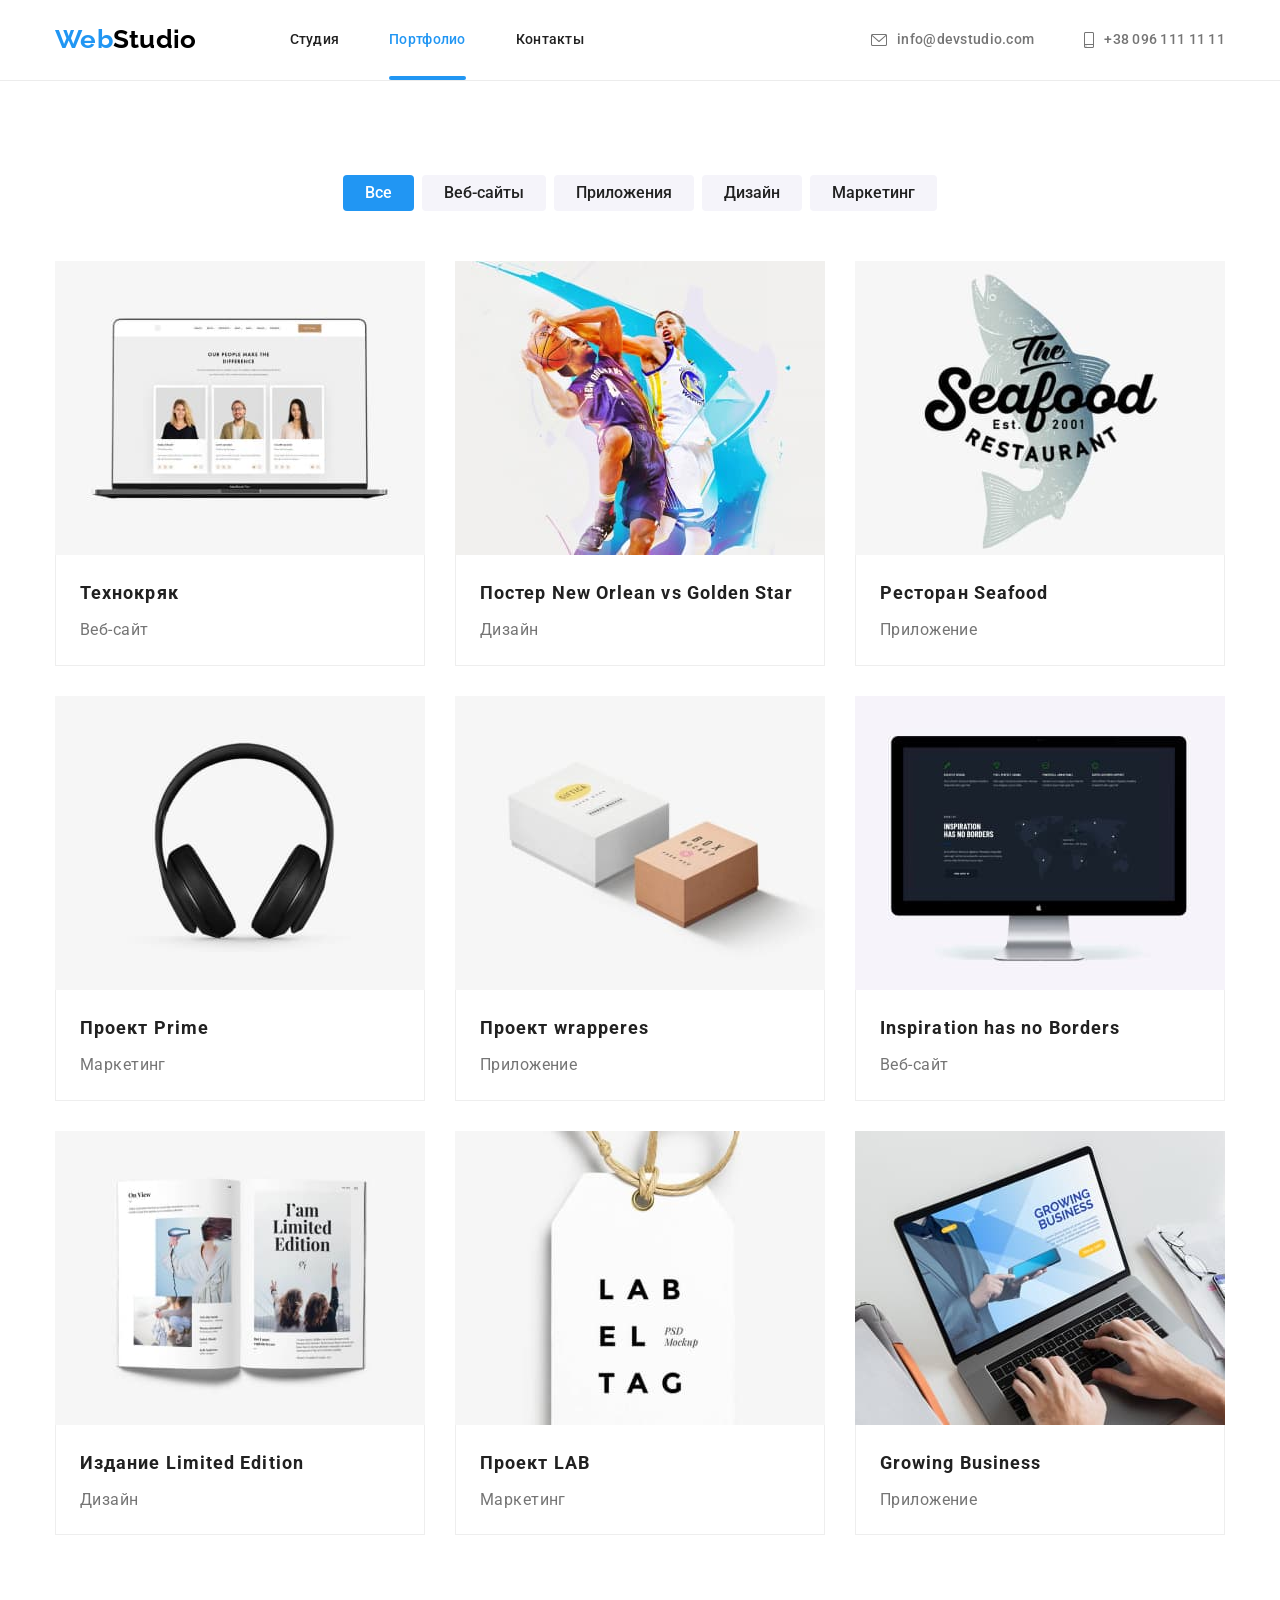
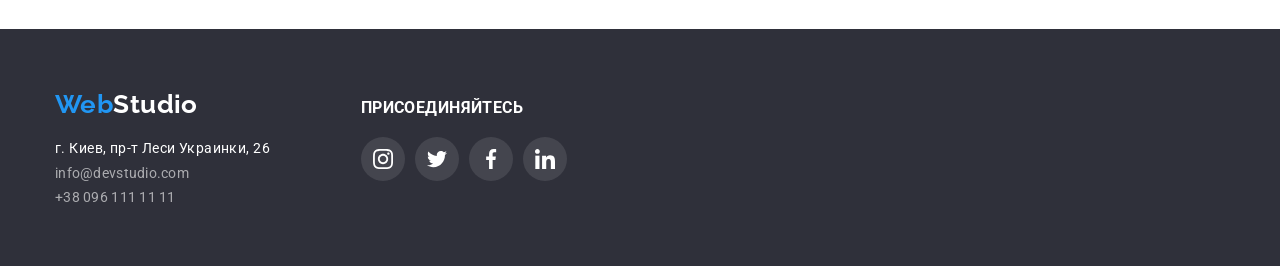
==== portfolio.html @ 40a7b8ed "Добавляет Д/З 6" ====
<!DOCTYPE html>
<html lang="ru">
  <head>
    <meta charset="UTF-8" />
    <meta http-equiv="X-UA-Compatible" content="IE=edge" />
    <meta name="viewport" content="width=device-width, initial-scale=1.0" />
    <link rel="preconnect" href="https://fonts.googleapis.com" />
    <link rel="preconnect" href="https://fonts.gstatic.com" crossorigin />
    <link
      href="https://fonts.googleapis.com/css2?family=Raleway:wght@700&family=Roboto:wght@400;500;700;900&display=swap"
      rel="stylesheet"
    />
    <link rel="stylesheet" href="https://cdnjs.cloudflare.com/ajax/libs/modern-normalize/1.1.0/modern-normalize.min.css" integrity="sha512-wpPYUAdjBVSE4KJnH1VR1HeZfpl1ub8YT/NKx4PuQ5NmX2tKuGu6U/JRp5y+Y8XG2tV+wKQpNHVUX03MfMFn9Q==" crossorigin="anonymous" referrerpolicy="no-referrer" />
    <link rel="stylesheet" href="./css/style.css">
    <title>Go IT. Д\З №4</title>
  </head>
  <body>
    <!-- header -->
    <header class="header">
      <div class="container">
        <nav class="header__nav nav">
          <a href="#" class="logo  link"><span>Web</span>Studio</a>
          <ul class="nav__links list">
            <li><a href="./index.html" class="nav__link link">Студия</a></li>
            <li><a href="#" class="nav__link nav__link-active link">Портфолио</a></li>
            <li><a href="#footer" class="nav__link link">Контакты</a></li>
          </ul>
        </nav>
        <ul class="header__contacts contacts list">
          <li>
            <a href="mailto:info@devstudio.com" class="contacts__item link">
              <svg width="16" height="12">
                <use href="./img/sprites2.svg#icon-envelope"></use>
              </svg>
              <span>info@devstudio.com</span>
            </a>
          </li>
          <li>
            <a href="tel:+380961111111" class="contacts__item link">              
              <svg width="10" height="16">
                <use href="./img/sprites2.svg#icon-smartphone"></use>
              </svg>
              <span>+38 096 111 11 11</span>
            </a>
          </li>
        </ul>
      </div>
    </header>
    <!-- /header -->

    <!-- main -->
    <main class="content">
        <section class="section-portfolio">
          <div class="container">
            <h1 class="tittle">Портфолио</h1>
            <ul class="filter-list list">
              <li class="filter-list__item">
                <button type="button" class="filter-list__btn btn btn-active">Все</button>
              </li>
              <li class="filter-list__item">
                <button type="button" class="filter-list__btn btn">Веб-сайты</button>
              </li>
              <li class="filter-list__item">
                <button type="button" class="filter-list__btn btn">Приложения</button>
              </li>
              <li class="filter-list__item">
                <button type="button" class="filter-list__btn btn">Дизайн</button>
              </li>
              <li class="filter-list__item">
                <button type="button" class="filter-list__btn btn">Маркетинг</button>
              </li>
            </ul>

            <ul class="content-list list">
              <li class="item">
                <a href="#" class="item__link link">
                  <div class="wrapper">
                    <img src="./img/portfolio/img.jpg" alt="Отктырый ноутбук" class="item__img" width="370">
                    <p>Технокряк это современная площадка распространения коронавируса. Компании используют эту платформу для цифрового шпионажа и атак на защищённые сервера конкурентов.</p>
                  </div>
                  <div class="item__wrapper">
                    <h2 class="item__tittle">Технокряк</h2>
                    <p class="item__text">Веб-сайт</p>
                  </div>
                </a>
              </li>
              <li class="item">
                <a href="#" class="item__link link">
                  <div class="wrapper">
                    <img src="./img/portfolio/img(1).jpg" alt="Постер с баскетколистами" class="item__img" width="370">
                    <p>Технокряк это современная площадка распространения коронавируса. Компании используют эту платформу для цифрового шпионажа и атак на защищённые сервера конкурентов.</p>
                  </div>
                  <div class="item__wrapper">
                    <h2 class="item__tittle">Постер New Orlean vs Golden Star</h2>
                    <p class="item__text">Дизайн</p>
                  </div>
                </a>
              </li>
              <li class="item">
                <a href="#" class="item__link link">
                  <div class="wrapper">
                    <img src="./img/portfolio/img(2).jpg" alt="Эмблема ресторана" class="item__img" width="370">
                    <p>Технокряк это современная площадка распространения коронавируса. Компании используют эту платформу для цифрового шпионажа и атак на защищённые сервера конкурентов.</p>
                  </div>
                  <div class="item__wrapper">
                    <h2 class="item__tittle">Ресторан Seafood</h2>
                    <p class="item__text">Приложение</p>
                  </div>
                </a>
              </li>
              <li class="item">
                <a href="#" class="item__link link">
                  <div class="wrapper">
                    <img src="./img/portfolio/img(3).jpg" alt="Наушники" class="item__img" width="370">
                    <p>Технокряк это современная площадка распространения коронавируса. Компании используют эту платформу для цифрового шпионажа и атак на защищённые сервера конкурентов.</p>
                  </div>
                  <div class="item__wrapper">
                    <h2 class="item__tittle">Проект Prime</h2>
                    <p class="item__text">Маркетинг</p>
                  </div>
                </a>
              </li>
              <li class="item">
                <a href="#" class="item__link link">
                  <div class="wrapper">
                    <img src="./img/portfolio/img(4).jpg" alt="Две коробочки" class="item__img" width="370">
                    <p>Технокряк это современная площадка распространения коронавируса. Компании используют эту платформу для цифрового шпионажа и атак на защищённые сервера конкурентов.</p>
                  </div>
                  <div class="item__wrapper">
                    <h2 class="item__tittle">Проект wrapperes</h2>
                    <p class="item__text">Приложение</p>
                  </div>
                </a>
              </li>
              <li class="item">
                <a href="#" class="item__link link">
                  <div class="wrapper">
                    <img src="./img/portfolio/img(5).jpg" alt="Монитор Компьютера" class="item__img" width="370">
                    <p>Технокряк это современная площадка распространения коронавируса. Компании используют эту платформу для цифрового шпионажа и атак на защищённые сервера конкурентов.</p>
                  </div>
                  <div class="item__wrapper">
                    <h2 class="item__tittle">Inspiration has no Borders</h2>
                    <p class="item__text">Веб-сайт</p>
                  </div>
                </a>
              </li>
              <li class="item">
                <a href="#" class="item__link link">
                  <div class="wrapper">
                    <img src="./img/portfolio/img(6).jpg" alt="Журнал" class="item__img" width="370">
                    <p>Технокряк это современная площадка распространения коронавируса. Компании используют эту платформу для цифрового шпионажа и атак на защищённые сервера конкурентов.</p>
                  </div>
                  <div class="item__wrapper">
                    <h2 class="item__tittle">Издание Limited Edition</h2>
                    <p class="item__text">Дизайн</p>
                  </div>
                </a>
              </li>
              <li class="item">
                <a href="#" class="item__link link">
                  <div class="wrapper">
                    <img src="./img/portfolio/img(7).jpg" alt="Бирка проетка" class="item__img" width="370">
                    <p>Технокряк это современная площадка распространения коронавируса. Компании используют эту платформу для цифрового шпионажа и атак на защищённые сервера конкурентов.</p>
                  </div>
                  <div class="item__wrapper">
                    <h2 class="item__tittle">Проект LAB</h2>
                    <p class="item__text">Маркетинг</p>
                  </div>
                </a>
              </li>
              <li class="item">
                <a href="#" class="item__link link">
                  <div class="wrapper">
                    <img src="./img/portfolio/img(8).jpg" alt="Ноутбук на столе" class="item__img" width="370">
                    <p>Технокряк это современная площадка распространения коронавируса. Компании используют эту платформу для цифрового шпионажа и атак на защищённые сервера конкурентов.</p>
                  </div>
                  <div class="item__wrapper">
                    <h2 class="item__tittle">Growing Business</h2>
                    <p class="item__text">Приложение</p>
                  </div>
                </a>
              </li>
            </ul>
          </div>
        </section>
    </main>
    <!-- /main -->

    <!-- footer -->
    <footer class="footer" id="footer">
      <div class="container">
        <div class="footer__address">
          <a href="#" class="logo  link"><span>Web</span>Studio</a>
          <address class="address">
            <a href="#" class="address__location  link">г. Киев, пр-т Леси Украинки, 26</a>
            <ul class="contacts list">
              <li>
                <a class="contacts__item  link" href="mailto:info@devstudio.com">info@devstudio.com</a>
              </li>
              <li>
                <a class="contacts__item  link" href="tel:+380961111111">+38 096 111 11 11</a>
              </li>
            </ul>
          </address>
        </div>
        <div class="footer__social social">
          <p>Присоединяйтесь</p>
          <ul class="social-list list">
            <li class="social-list__item">
              <a href="#" class="social-link link">
                <svg width="20" height="20">
                  <use href="./img/sprites2.svg#icon-instagram"></use>
                </svg>
              </a>
            </li>
            <li class="social-list__item">
              <a href="#" class="social-link link">
                <svg width="20" height="20">
                  <use href="./img/sprites2.svg#icon-twitter"></use>
                </svg>
              </a>
            </li>
            <li class="social-list__item">
              <a href="#" class="social-link link">
                <svg width="20" height="20">
                  <use href="./img/sprites2.svg#icon-facebook"></use>
                </svg>
              </a>
            </li>
            <li class="social-list__item">
              <a href="#" class="social-link link">
                <svg width="20" height="20">
                  <use href="./img/sprites2.svg#icon-linkedin"></use>
                </svg>
              </a>
            </li>
          </ul>
        </div>
      </div>
    </footer>
    <!-- /footer -->
  </body>
</html>
---- css/style.css ----
:root {
  --primaryColor: #212121;
  --secondaryColor: #757575;
  --activeColor: #2196f3;
  --sectionBg: #2f303a;
  --btnBg: #f5f4fa;
  --colorText: #ffffff;
}
body {
  margin: 0;

  color: var(--primaryColor);

  font-family: Roboto, sans-serif;
  font-weight: 400;
  font-size: 14px;
  letter-spacing: 0.03em;
}
h1,
h2,
h3,
h4,
h5,
h6,
p {
  padding: 0;
  margin: 0;
}
img {
  max-width: 100%;
  height: auto;
  display: block;
}
.list {
  list-style: none;
  padding: 0;
  margin: 0;
}
.container {
  width: 1200px;
  margin: 0 auto;
  padding: 0 15px;
}
.link {
  text-decoration: none;
  color: var(--primaryColor);
}
.btn {
  color: var(--colorText);
  background-color: var(--btnBg);

  font-size: 16px;

  border-radius: 4px;
  border: none;

  padding: 0;

  cursor: pointer;
}
.btn-active {
  color: var(--colorText);
  background-color: var(--activeColor);
}
.title__section {
  font-size: 36px;
  font-weight: 700;
  line-height: 1.6;
  text-align: center;
}

/* Шапка сайта */
.header,
.contacts__item {
  font-weight: 500;
  line-height: 1.14;
  letter-spacing: 0.02em;
}
.header .container {
  display: flex;
}

/* Навигация */
.logo {
  color: #000000;

  font-family: Raleway;
  font-weight: 700;
  font-size: 26px;
  line-height: 1.2;

  margin-right: 93px;
  padding: 24px 0px;
}
.logo span {
  color: var(--activeColor);
}
.nav {
  display: flex;
  align-items: center;
}
.nav__links {
  display: flex;
}
.nav__links li:not(:last-child) {
  margin-right: 50px;
}
.nav__link {
  position: relative;

  font-weight: 500;
  line-height: 1.14;
  letter-spacing: 0.02em;
  padding: 32px 0px;
  display: block;
  transition: color 0.25s cubic-bezier(0.4, 0, 0.2, 1);
}
.nav__link-active::after {
  content: "";

  position: absolute;
  bottom: 0;
  left: 0;

  width: 100%;
  height: 4px;
  background: #2196f3;
  border-radius: 2px;
}
.nav__link:hover,
.nav__link:focus,
.nav__link-active,
.address__location:hover,
.contacts .contacts__item:hover,
.contacts .contacts__item:focus,
.address__location:focus {
  color: var(--activeColor);
}

/* Контакты */
.contacts {
  display: flex;
  margin-left: auto;
}
.contacts__item {
  color: var(--secondaryColor);
  display: flex;
  align-items: center;
  padding: 32px 0;
  transition: color 0.25s cubic-bezier(0.4, 0, 0.2, 1);
}
.contacts__item svg {
  margin-right: 10px;
}
.contacts li:last-child {
  margin-left: 50px;
}
.header__contacts .contacts__item svg {
  fill: var(--secondaryColor);
  transition: fill 0.25s cubic-bezier(0.4, 0, 0.2, 1);
}
.header__contacts .contacts__item:hover svg,
.header__contacts .contacts__item:focus svg {
  fill: var(--activeColor);
}

/* --- Студия --- */




/* --- first-screen */

.first-screen {
  background-color: var(--sectionBg);
  background-image: linear-gradient(
      rgba(47, 48, 58, 0.4),
      rgba(47, 48, 58, 0.4)
    ),
    url(../img/bg.jpg);
  text-align: center;
  height: 600px;
  max-width: 1600px;
  margin: 0 auto;
}
.first-screen .container {
  display: flex;
  justify-content: center;
  align-items: center;
  height: 100%;
}
.wrapper {
  width: 696px;
}
.first-screen__title {
  color: var(--colorText);
  font-size: 44px;
  font-weight: 900;
  line-height: 1.36;
  letter-spacing: 0.06em;
  text-transform: uppercase;

  margin-bottom: 30px;
}
.first-screen__btn {
  line-height: 1.87;
  font-weight: 700;
  padding: 10px 32px;
  box-shadow: 0px 4px 4px rgba(0, 0, 0, 0.15);
  border-radius: 4px;
  transition: color 0.25s cubic-bezier(0.4, 0, 0.2, 1),
    background-color 0.25s cubic-bezier(0.4, 0, 0.2, 1);
}
.first-screen__btn:hover {
  color: var(--activeColor);
  background-color: var(--btnBg);
}




/* --- advantages */

.advantages {
  padding-top: 94px;
  padding-bottom: 47px;
}
.advantages__title {
  font-size: 0px;
}
.advantages__items {
  display: flex;
}
.advantages__item {
  width: 270px;
}
.advantages__icon {
  display: flex;
  justify-content: center;
  align-items: center;
  margin-bottom: 30px;
  height: 120px;
  background-color: var(--btnBg);
  border-radius: 4px;
}

.advantages__item:not(:last-child) {
  margin-right: 30px;
}
.advantages__subtitle {
  color: var(--primaryColor);
  font-weight: 700;
  line-height: 1.14;
  text-transform: uppercase;
  margin-bottom: 10px;
}
.advantages__text {
  color: var(--secondaryColor);
  line-height: 1.7;
}




/* --- work */

.work {
  padding-top: 47px;
  padding-bottom: 94px;
}
.work__title {
  margin-bottom: 50px;
}
.work__list {
  display: flex;
  margin: -15px;
}
.work__item {
  margin: 15px;
}
.work__item .box {
  position: relative;
  width: 100%;
  height: 100%;
}
.work__item .box p {
  position: absolute;
  bottom: 0;

  display: flex;
  justify-content: center;
  align-items: center;

  font-weight: 700;
  font-size: 14px;
  line-height: 1.14;
  text-transform: uppercase;
  color: var(--colorText);

  width: 370px;
  height: 70px;
  background: rgba(47, 48, 58, 0.8);
}




/* --- team */

.team {
  background-color: var(--btnBg);
  padding: 94px 0px;
}
.team__title {
  margin-bottom: 50px;
}
.team__list {
  display: flex;
  margin: -15px;
}
.team__item {
  text-align: center;
  margin: 15px;
  box-shadow: 0px 1px 3px rgba(0, 0, 0, 0.12), 0px 1px 1px rgba(0, 0, 0, 0.14),
    0px 2px 1px rgba(0, 0, 0, 0.2);
  border-radius: 0px 0px 4px 4px;
}
.team__item .box {
  padding: 30px 32px;
  background-color: var(--colorText);
}
.team__subtitle {
  font-size: 16px;
  line-height: 1.19;
  font-weight: 500;
  margin-bottom: 10px;
}
.team__text {
  color: var(--secondaryColor);
  font-size: 16px;
  line-height: 1.2;
  margin-bottom: 16px;
}
.social-list {
  display: flex;
  justify-content: center;
  align-items: center;
}
.social-list__item a {
  width: 44px;
  height: 44px;
  border-radius: 50%;
  display: flex;
  justify-content: center;
  align-items: center;
  transition: color 0.25s cubic-bezier(0.4, 0, 0.2, 1),
    background-color 0.25s cubic-bezier(0.4, 0, 0.2, 1);
}
.social-list__item a:hover,
.social-list__item a:focus,
.footer .social-list__item a:hover,
.footer .social-list__item a:focus {
  background-color: var(--activeColor);
}
.social-list__item svg {
  fill: #afb1b8;
  transition: fill 0.25s cubic-bezier(0.4, 0, 0.2, 1);
}
.social-list .social-list__item a:hover svg,
.social-link:focus svg {
  fill: var(--colorText);
}
.clients-list {
  display: flex;
}



/* --- clients */

.clients {
  padding: 94px 0px;
}
.clients__title {
  margin-bottom: 50px;
}
.clients-list__item {
  width: 170px;
  height: 92px;
  border: 1px solid #afb1b8;
  border-radius: 4px;
}
.clients-list__item a {
  width: 100%;
  height: 100%;
  display: flex;
  justify-content: center;
  align-items: center;

  transition: border 0.25s cubic-bezier(0.4, 0, 0.2, 1);
}
.clients-list__item:hover,
.clients-list__link:focus {
  border: 1px solid var(--activeColor);
}
.clients-list__item svg {
  fill: #afb1b8;

  transition: fill 0.25s cubic-bezier(0.4, 0, 0.2, 1);

}
.clients-list .clients-list__item:hover svg,
.clients-list__link:focus svg {
  fill: var(--activeColor);

  transition: fill 0.25s cubic-bezier(0.4, 0, 0.2, 1);
}
.clients-list__item:not(:last-child) {
  margin-right: 30px;
}




/* --- Portfollio --- */

.section-portfolio {
  border-top: 1px solid #ececec;
  padding: 94px 0px;
}
.section-portfolio .tittle {
  font-size: 0;
}
.filter-list {
  display: flex;
  justify-content: center;

  margin-bottom: 50px;
}
.filter-list__item:not(:last-child) {
  margin-right: 8px;
}
.filter-list__btn {
  display: inline-block;
  color: var(--primaryColor);
  font-family: inherit;
  font-size: 16px;
  font-weight: 500;
  line-height: 1.5;
  text-align: center;

  padding: 6px 22px;

  transition: color 0.25s cubic-bezier(0.4, 0, 0.2, 1),
    background-color 0.25s cubic-bezier(0.4, 0, 0.2, 1),
    box-shadow 0.25s cubic-bezier(0.4, 0, 0.2, 1);
}
.filter-list__btn:hover,
.filter-list__btn:focus {
  background-color: var(--activeColor);
  color: var(--colorText);
  box-shadow: 0px 3px 1px rgba(0, 0, 0, 0.1), 0px 1px 2px rgba(0, 0, 0, 0.08),
    0px 2px 2px rgba(0, 0, 0, 0.12);
}
.filter-list__btn.btn-active {
  color: var(--colorText);
}
.content-list {
  display: flex;
  flex-wrap: wrap;
  margin: -15px;
}
.item {
  margin: 15px;
  transition: box-shadow 0.25s cubic-bezier(0.4, 0, 0.2, 1);
}
.item:hover {
  box-shadow: 0px 1px 1px rgba(0, 0, 0, 0.12), 0px 4px 4px rgba(0, 0, 0, 0.06),
    1px 4px 6px rgba(0, 0, 0, 0.16);
}
.item:hover .wrapper::before,
.item__link:focus .wrapper::before,
.item:hover .wrapper > p,
.item__link:focus .wrapper > p {
  opacity: 1;
  transform: translateY(0%);
  overflow: auto;
}
.item__link {
  display: inline-block;
  position: relative;
}
.item__link:focus {
  box-shadow: 0px 1px 1px rgba(0, 0, 0, 0.12), 0px 4px 4px rgba(0, 0, 0, 0.06),
    1px 4px 6px rgba(0, 0, 0, 0.16);
}
.item__link .wrapper {
  position: relative;
  width: 100%;
  height: 100%;
  overflow: hidden;
}
.item__link .wrapper::before {
  content: "";
  position: absolute;
  top: 0;
  right: 0;
  bottom: 100%;

  width: 100%;
  height: 100%;
  background-color: rgba(33, 150, 243, 0.9);
  opacity: 0;

  transform: translateY(100%);
  /* transition-property: opasity, transform; */
  transition: 0.25s linear;
}
.wrapper > p {
  position: absolute;
  top: 0;
  right: 0;

  width: 100%;
  height: 100%;
  padding: 60px 24px;
  font-size: 18px;
  line-height: 1.6;
  color: var(--colorText);

  opacity: 0;
  transform: translateY(100%);
  transition-property: opasity, transform;
  transition: 0.25s linear;
}

.item__wrapper {
  padding: 20px 24px;
  border-left: 1px solid #eeeeee;
  border-right: 1px solid #eeeeee;
  border-bottom: 1px solid #eeeeee;
}
.item__tittle {
  font-size: 18px;
  line-height: 2;
  letter-spacing: 0.06em;
  margin-bottom: 4px;
}
.item__text {
  color: var(--secondaryColor);

  font-size: 16px;
  line-height: 1.86;
}



/* --- Footer */

.footer {
  background-color: var(--sectionBg);
  padding: 60px 0px;
}
.footer .container {
  display: flex;
  align-items: baseline;
}
.footer .logo {
  color: var(--colorText);
  display: block;
  margin-bottom: 20px;
  padding: 0;
}
.footer__address {
  margin-right: 70px;
}
.address {
  font-style: normal;
}
.address__location {
  color: var(--colorText);
  margin-bottom: 9px;
  display: block;
}
.address .contacts {
  display: inline;
}
.address .contacts li:first-child {
  margin-bottom: 9px;
}
.address .contacts li:last-child {
  margin-left: 0px;
}
.address .contacts__item {
  color: rgba(255, 255, 255, 0.6);
  font-weight: 400;
  padding: 0;
}
.footer__social p,
.footer__form p{
  font-weight: 700;
  font-size: 16px;
  line-height: 1.14;
  color: var(--colorText);
  text-transform: uppercase;
  margin-bottom: 20px;
}
.footer .social-list__item svg {
  fill: var(--colorText);
}
.footer .social-list__item a {
  background-color: rgba(255, 255, 255, 0.1);
}
.footer .social-list__item:not(:last-child) {
  margin-right: 10px;
}


/* --- form */
.form {
  position: relative;
  
}
.form__item {
  width: 358px;
  height: 50px;
  background-color: transparent;
  border: 1px solid rgba(255, 255, 255, 0.3);
  filter: drop-shadow(0px 4px 4px rgba(0, 0, 0, 0.15));
  border-radius: 4px;
}
.form label {
  position: absolute;
  top: 50%;
  left: 16px;
  transform: translateY(-50%);

  font-size: 16px;
  line-height: 1.25;
  color: rgba(255,255,255, 0.6);
}
.form__btn {
  display: inline-flex;
  height: 50px;
  background-color: var(--activeColor);
}



/* --- modal window */

.bakdrop {
  position: fixed;
  width: 100%;
  height: 100%;
  left: 0px;
  top: 0px;

  background: rgba(0, 0, 0, 0.2);
  transition: opacity 0.35s cubic-bezier(0.4, 0, 0.2, 1),
    visibility 0.35s cubic-bezier(0.4, 0, 0.2, 1);
}
.modal {
  position: absolute;
  top: 50%;
  left: 50%;

  width: 528px;
  height: 581px;
  background-color: var(--colorText);
  box-shadow: 0px 1px 3px rgba(0, 0, 0, 0.12), 0px 1px 1px rgba(0, 0, 0, 0.14),
    0px 2px 1px rgba(0, 0, 0, 0.2);
  border-radius: 4px;

  transform: translate(-50%, -50%);
  transition: opacity 0.35s cubic-bezier(0.4, 0, 0.2, 1),
    visibility 0.35s cubic-bezier(0.4, 0, 0.2, 1);
}
.is-hidden {
  opacity: 0;
  visibility: hidden;
  pointer-events: none;
  transition: opacity 0.35s cubic-bezier(0.4, 0, 0.2, 1),
    visibility 0.35s cubic-bezier(0.4, 0, 0.2, 1);
}
.close {
  position: absolute;
  top: 8px;
  right: 8px;

  background-color: var(--colorText);
  border: 1px solid rgba(0, 0, 0, 0.1);
  width: 30px;
  height: 30px;
  border-radius: 50%;

  cursor: pointer;
}
.close::after,
.close::before {
  content: "";
  position: absolute;
  top: 14px;
  left: 9px;

  height: 1px;
  width: 10px;
  background: #000;
}
.close::after {
  transform: rotate(-45deg);
}
.close::before {
  transform: rotate(45deg);
}
.no-scroll {
  overflow: hidden;
}
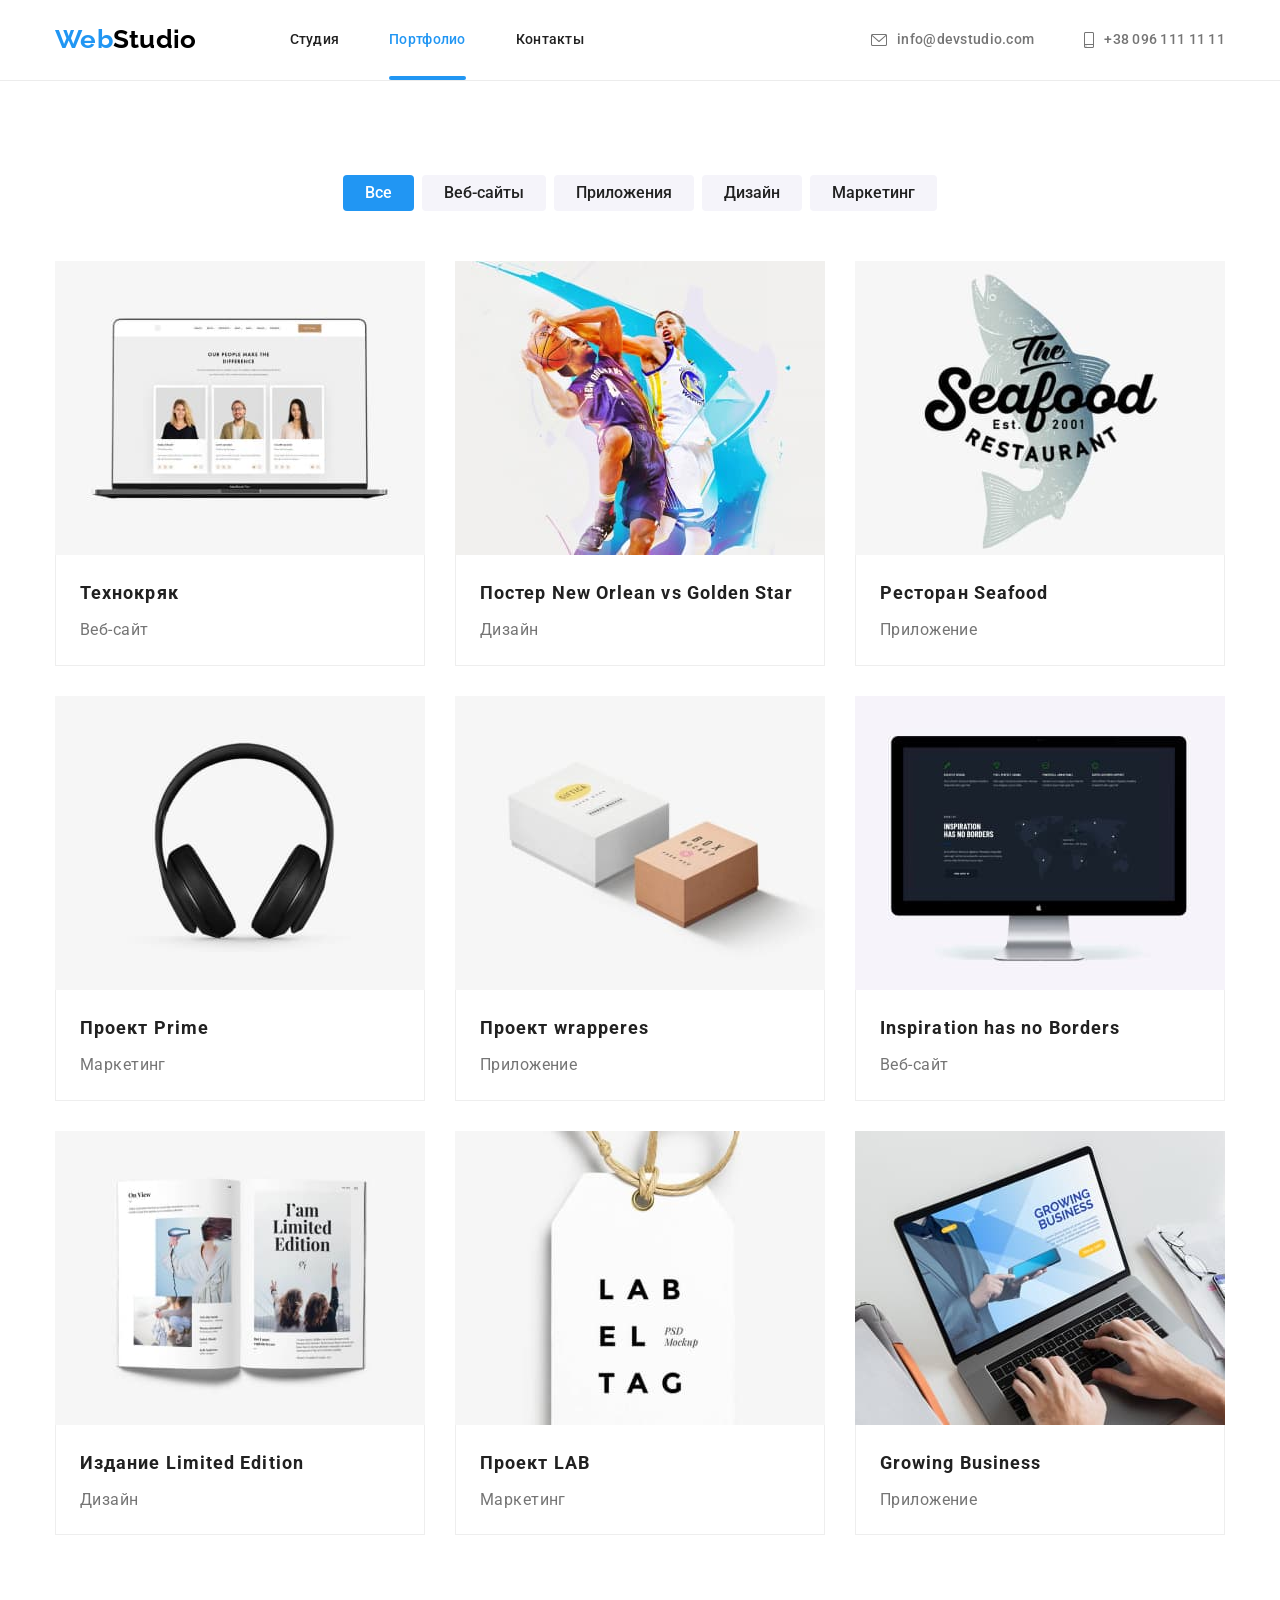
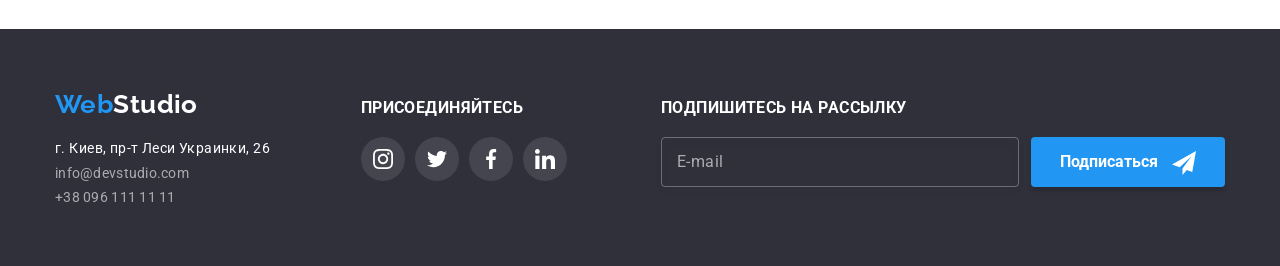
==== commit 1b58bea0: "Исправляет ошибки ментора" ====
--- a/portfolio.html
+++ b/portfolio.html
@@ -55,7 +55,7 @@
             <h1 class="tittle">Портфолио</h1>
             <ul class="filter-list list">
               <li class="filter-list__item">
-                <button type="button" class="filter-list__btn btn btn-active">Все</button>
+                <button type="button" class="filter-list__btn btn btn--active">Все</button>
               </li>
               <li class="filter-list__item">
                 <button type="button" class="filter-list__btn btn">Веб-сайты</button>
@@ -236,6 +236,25 @@
             </li>
           </ul>
         </div>
+
+        <!-- form -->
+        <div class="footer__form">
+          <p>Подпишитесь на рассылку</p>
+          <form action="#" class="form-footer">
+            <div class="form-footer__field">
+              <input type="email" name="subscribe" placeholder="E-mail" id="subscribe" class="form-footer__input">
+              <label for="subscribe">E-mail</label>
+            </div>
+            <div class="form__fild">
+              <button type="submit" class="form-footer__btn btn">
+                <span>Подписаться</span>
+                <svg width="24" height="24" class="send">
+                  <use href="./img/sprites2.svg#icon-send"></use>
+                </svg>
+              </button>
+            </div>
+          </form>
+        </div>
       </div>
     </footer>
     <!-- /footer -->
--- a/css/style.css
+++ b/css/style.css
@@ -47,20 +47,24 @@
 }
 .btn {
   color: var(--colorText);
-  background-color: var(--btnBg);
-
+  background-color: var(--activeColor);
   font-size: 16px;
+  line-height: 1.9;
+  font-weight: 700;
 
   border-radius: 4px;
   border: none;
-
   padding: 0;
-
   cursor: pointer;
-}
-.btn-active {
-  color: var(--colorText);
-  background-color: var(--activeColor);
+
+  box-shadow: 0px 4px 4px rgba(0, 0, 0, 0.15);
+  transition: color 0.25s cubic-bezier(0.4, 0, 0.2, 1),
+    background-color 0.25s cubic-bezier(0.4, 0, 0.2, 1),
+    box-shadow 0.25s cubic-bezier(0.4, 0, 0.2, 1);
+}
+.btn--active {
+  color: var(--colorText) !important;
+  background-color: var(--activeColor) !important;
 }
 .title__section {
   font-size: 36px;
@@ -165,9 +169,6 @@
 }
 
 /* --- Студия --- */
-
-
-
 
 /* --- first-screen */
 
@@ -203,21 +204,12 @@
   margin-bottom: 30px;
 }
 .first-screen__btn {
-  line-height: 1.87;
-  font-weight: 700;
   padding: 10px 32px;
-  box-shadow: 0px 4px 4px rgba(0, 0, 0, 0.15);
-  border-radius: 4px;
-  transition: color 0.25s cubic-bezier(0.4, 0, 0.2, 1),
-    background-color 0.25s cubic-bezier(0.4, 0, 0.2, 1);
 }
 .first-screen__btn:hover {
   color: var(--activeColor);
   background-color: var(--btnBg);
 }
-
-
-
 
 /* --- advantages */
 
@@ -259,9 +251,6 @@
   line-height: 1.7;
 }
 
-
-
-
 /* --- work */
 
 .work {
@@ -301,9 +290,6 @@
   height: 70px;
   background: rgba(47, 48, 58, 0.8);
 }
-
-
-
 
 /* --- team */
 
@@ -374,8 +360,6 @@
   display: flex;
 }
 
-
-
 /* --- clients */
 
 .clients {
@@ -407,7 +391,6 @@
   fill: #afb1b8;
 
   transition: fill 0.25s cubic-bezier(0.4, 0, 0.2, 1);
-
 }
 .clients-list .clients-list__item:hover svg,
 .clients-list__link:focus svg {
@@ -419,9 +402,6 @@
   margin-right: 30px;
 }
 
-
-
-
 /* --- Portfollio --- */
 
 .section-portfolio {
@@ -443,17 +423,13 @@
 .filter-list__btn {
   display: inline-block;
   color: var(--primaryColor);
+  background-color: var(--btnBg);
   font-family: inherit;
-  font-size: 16px;
   font-weight: 500;
   line-height: 1.5;
   text-align: center;
-
+  box-shadow: none;
   padding: 6px 22px;
-
-  transition: color 0.25s cubic-bezier(0.4, 0, 0.2, 1),
-    background-color 0.25s cubic-bezier(0.4, 0, 0.2, 1),
-    box-shadow 0.25s cubic-bezier(0.4, 0, 0.2, 1);
 }
 .filter-list__btn:hover,
 .filter-list__btn:focus {
@@ -553,8 +529,6 @@
   line-height: 1.86;
 }
 
-
-
 /* --- Footer */
 
 .footer {
@@ -597,7 +571,7 @@
   padding: 0;
 }
 .footer__social p,
-.footer__form p{
+.footer__form p {
   font-weight: 700;
   font-size: 16px;
   line-height: 1.14;
@@ -615,37 +589,76 @@
   margin-right: 10px;
 }
 
-
-/* --- form */
-.form {
+/* --- form-footer */
+.footer__form {
+  margin-left: auto;
+}
+.form-footer {
+  display: flex;
+}
+.form-footer__field {
   position: relative;
-  
-}
-.form__item {
+}
+.form-footer__input {
   width: 358px;
   height: 50px;
   background-color: transparent;
   border: 1px solid rgba(255, 255, 255, 0.3);
   filter: drop-shadow(0px 4px 4px rgba(0, 0, 0, 0.15));
   border-radius: 4px;
-}
-.form label {
+  padding-left: 16px;
+  font-size: 16px;
+  font-weight: 400;
+  line-height: 1.25;
+  color: rgba(255, 255, 255, 0.6);
+}
+.form-footer__input:focus + label,
+.form-footer__input:not(:placeholder-shown) + label {
+  transform: translateY(30px);
+}
+.form-footer__input:focus-visible {
+  border-color: var(--activeColor);
+  outline: var(--activeColor);
+}
+.form-footer label {
   position: absolute;
   top: 50%;
   left: 16px;
   transform: translateY(-50%);
+  transition: transform 0.2s linear;
 
   font-size: 16px;
   line-height: 1.25;
-  color: rgba(255,255,255, 0.6);
-}
-.form__btn {
-  display: inline-flex;
+  color: rgba(255, 255, 255, 0.6);
+}
+input.form-footer__input::placeholder {
+  color: transparent;
+}
+.form-footer__btn,
+.form-modal__btn {
   height: 50px;
-  background-color: var(--activeColor);
-}
-
-
+
+  margin-left: 12px;
+  padding: 0px 29px;
+}
+.form-footer__btn:hover,
+.form-footer__btn:focus,
+.form-modal__btn:hover,
+.form-modal__btn:focus {
+  color: var(--activeColor);
+  background-color: var(--btnBg);
+}
+.form-footer__btn .send {
+  fill: var(--colorText);
+  vertical-align: middle;
+  margin-left: 10px;
+
+  transition: fill 0.25s cubic-bezier(0.4, 0, 0.2, 1);
+}
+.form-footer__btn:hover .send,
+.form-footer__btn:focus .send {
+  fill: var(--activeColor);
+}
 
 /* --- modal window */
 
@@ -665,6 +678,8 @@
   top: 50%;
   left: 50%;
 
+  padding: 40px;
+
   width: 528px;
   height: 581px;
   background-color: var(--colorText);
@@ -696,16 +711,31 @@
 
   cursor: pointer;
 }
+.close:hover::after,
+.close:focus::after,
+.close:hover::before,
+.close:focus::before {
+  background: var(--activeColor);
+}
+.close:hover::after,
+.close:focus::after {
+  transform: rotate(-225deg);
+}
+.close:hover::before,
+.close:focus::before {
+  transform: rotate(225deg);
+}
 .close::after,
 .close::before {
   content: "";
   position: absolute;
   top: 14px;
-  left: 9px;
+  left: 8px;
 
   height: 1px;
-  width: 10px;
+  width: 13px;
   background: #000;
+  transition: transform 0.3s cubic-bezier(0.4, 0, 0.2, 1);
 }
 .close::after {
   transform: rotate(-45deg);
@@ -716,3 +746,125 @@
 .no-scroll {
   overflow: hidden;
 }
+
+/* --- form-modal */
+
+.form-modal__input,
+.form-modal__label,
+.form-modal__btn {
+  display: block;
+}
+.modal strong {
+  display: block;
+  font-size: 20px;
+  line-height: 1.15;
+  font-weight: 700;
+  color: var(--primaryColor);
+  margin-bottom: 12px;
+}
+.form-modal__label {
+  position: relative;
+  font-size: 12px;
+  line-height: 1.17;
+  color: var(--secondaryColor);
+}
+.form-modal__label:not(:last-child) {
+  margin-bottom: 10px;
+}
+.form-modal__label span {
+  display: block;
+  margin-bottom: 4px;
+}
+.form-modal__input {
+  width: 100%;
+  height: 40px;
+  border: 1px solid rgba(33, 33, 33, 0.2);
+  border-radius: 4px;
+  padding-left: 42px;
+  transition: border-color 0.25s cubic-bezier(0.4, 0, 0.2, 1),
+    outline 0.25s cubic-bezier(0.4, 0, 0.2, 1);
+}
+.form-modal__input:focus-visible + svg {
+  fill: var(--activeColor);
+}
+.form-modal__input:focus-visible,
+.form-modal__text:focus-visible {
+  border-color: var(--activeColor);
+  outline: var(--activeColor);
+}
+.icon-name,
+.icon-phone,
+.icon-mail {
+  position: absolute;
+  top: calc(50% + 4px);
+  left: 15px;
+  transition: fill 0.25s cubic-bezier(0.4, 0, 0.2, 1);
+}
+.form-modal__text {
+  width: 100%;
+  height: 120px;
+  border: 1px solid rgba(33, 33, 33, 0.2);
+  border-radius: 4px;
+  resize: none;
+  padding: 12px 16px;
+  margin-bottom: 20px;
+  transition: border-color 0.25s cubic-bezier(0.4, 0, 0.2, 1);
+}
+.form-modal__text::placeholder {
+  font-size: 14px;
+  line-height: 0.9;
+  letter-spacing: 0.01em;
+  color: rgba(117, 117, 117, 0.5);
+}
+.form-modal__field {
+  position: relative;
+  display: flex;
+  align-items: center;
+  justify-content: center;
+  margin-bottom: 30px;
+}
+.form-modal__checkbox {
+  position: absolute;
+  clip: rect(1px 1px 1px 1px);
+  clip: rect(1px, 1px, 1px, 1px);
+  padding: 0;
+  border: 0;
+  height: 1px;
+  width: 1px;
+  overflow: hidden;
+}
+.form-modal__checkbox:focus {
+  border: var(--activeColor);
+}
+.form-modal__field .form-modal__label {
+  margin-left: 8px;
+  font-size: 14px;
+  line-height: 1.7;
+}
+.form-modal__field .form-modal__label::before {
+  content: "";
+  position: absolute;
+  top: 3px;
+  left: -20px;
+  display: block;
+  width: 16px;
+  height: 15px;
+  background-image: url(../img/bd-check.svg);
+  transition: background-image 0.25s cubic-bezier(0.4, 0, 0.2, 1);
+}
+.form-modal__field .form-modal__label a {
+  color: var(--activeColor);
+}
+.form-modal__checkbox:checked + .form-modal__label::before {
+  background-image: url(../img/icon-check.svg);
+}
+.form-modal__btn {
+  width: 200px;
+  margin: 0 auto;
+  box-shadow: none;
+}
+.form-modal__btn:hover,
+.form-modal__btn:active {
+  border: 1px solid var(--activeColor);
+  box-shadow: 0px 4px 4px rgba(0, 0, 0, 0.15);
+}
